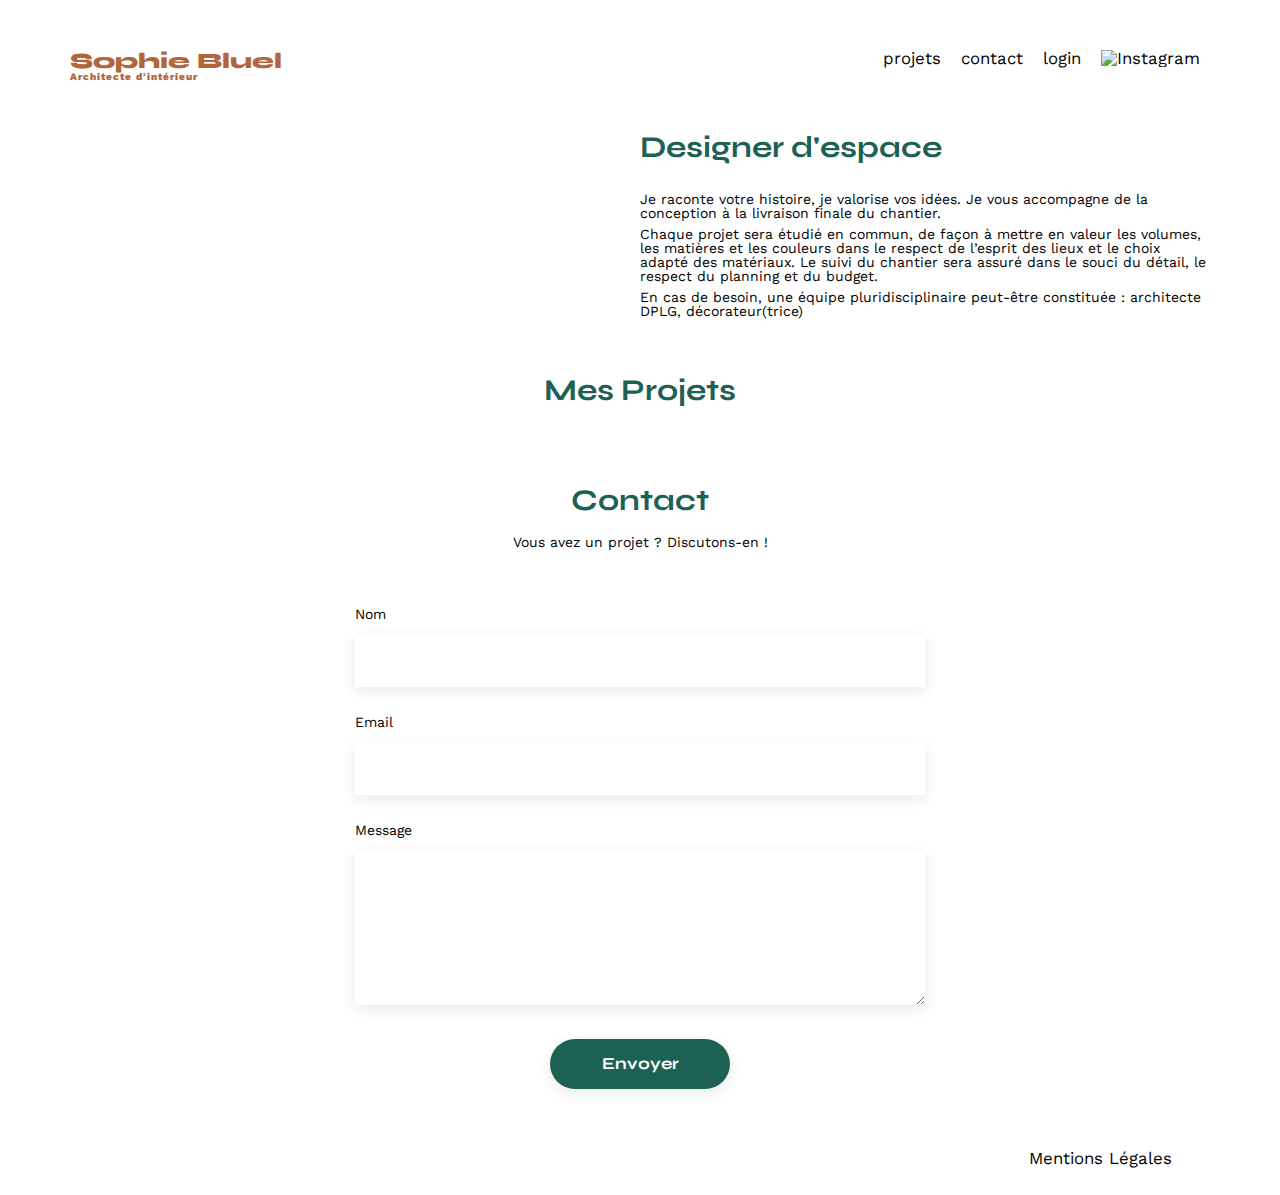
==== FrontEnd/index.html @ 4f2b9f36 "chargement des projets via api et commencement mise en place filtre" ====
<!DOCTYPE html>
<html lang="fr">
    <head>
        <meta charset="UTF-8" />
        <title>Sophie Bluel - Architecte d'intérieur</title>
        <meta name="viewport" content="width=device-width, initial-scale=1.0" />
        <link rel="preconnect" href="https://fonts.googleapis.com" />
        <link rel="preconnect" href="https://fonts.gstatic.com" crossorigin />
        <link
            href="https://fonts.googleapis.com/css2?family=Syne:wght@700;800&family=Work+Sans&display=swap"
            rel="stylesheet"
        />
        <meta name="description" content="" />
        <link rel="stylesheet" href="./assets/style.css" />
    </head>
    <body>
        <header>
            <h1>Sophie Bluel <span>Architecte d'intérieur</span></h1>
            <nav>
                <ul>
                    <li>projets</li>
                    <li>contact</li>
                    <li>login</li>
                    <li>
                        <img
                            src="./assets/icons/instagram.png"
                            alt="Instagram"
                        />
                    </li>
                </ul>
            </nav>
        </header>
        <main>
            <section id="introduction">
                <figure>
                    <img src="./assets/images/sophie-bluel.png" alt="" />
                </figure>
                <article>
                    <h2>Designer d'espace</h2>
                    <p>
                        Je raconte votre histoire, je valorise vos idées. Je
                        vous accompagne de la conception à la livraison finale
                        du chantier.
                    </p>
                    <p>
                        Chaque projet sera étudié en commun, de façon à mettre
                        en valeur les volumes, les matières et les couleurs dans
                        le respect de l’esprit des lieux et le choix adapté des
                        matériaux. Le suivi du chantier sera assuré dans le
                        souci du détail, le respect du planning et du budget.
                    </p>
                    <p>
                        En cas de besoin, une équipe pluridisciplinaire
                        peut-être constituée : architecte DPLG,
                        décorateur(trice)
                    </p>
                </article>
            </section>
            <section id="portfolio">
                <h2>Mes Projets</h2>
                <div id="filter_category"></div>
                <div class="gallery"></div>
            </section>
            <section id="contact">
                <h2>Contact</h2>
                <p>Vous avez un projet ? Discutons-en !</p>
                <form action="#" method="post">
                    <label for="name">Nom</label>
                    <input type="text" name="name" id="name" />
                    <label for="email">Email</label>
                    <input type="email" name="email" id="email" />
                    <label for="message">Message</label>
                    <textarea
                        name="message"
                        id="message"
                        cols="30"
                        rows="10"
                    ></textarea>
                    <input type="submit" value="Envoyer" />
                </form>
            </section>
        </main>

        <footer>
            <nav>
                <ul>
                    <li>Mentions Légales</li>
                </ul>
            </nav>
        </footer>
        <script src="index.js"></script>
    </body>
</html>
---- FrontEnd/assets/style.css ----
/* http://meyerweb.com/eric/tools/css/reset/
   v2.0 | 20110126
   License: none (public domain)
*/

html,
body,
div,
span,
applet,
object,
iframe,
h1,
h2,
h3,
h4,
h5,
h6,
p,
blockquote,
pre,
a,
abbr,
acronym,
address,
big,
cite,
code,
del,
dfn,
em,
img,
ins,
kbd,
q,
s,
samp,
small,
strike,
strong,
sub,
sup,
tt,
var,
b,
u,
i,
center,
dl,
dt,
dd,
ol,
ul,
li,
fieldset,
form,
label,
legend,
table,
caption,
tbody,
tfoot,
thead,
tr,
th,
td,
article,
aside,
canvas,
details,
embed,
figure,
figcaption,
footer,
header,
hgroup,
menu,
nav,
output,
ruby,
section,
summary,
time,
mark,
audio,
video {
    margin: 0;
    padding: 0;
    border: 0;
    font-size: 100%;
    font: inherit;
    vertical-align: baseline;
}
/* HTML5 display-role reset for older browsers */
article,
aside,
details,
figcaption,
figure,
footer,
header,
hgroup,
menu,
nav,
section {
    display: block;
}
body {
    line-height: 1;
}
ol,
ul {
    list-style: none;
}
blockquote,
q {
    quotes: none;
}
blockquote:before,
blockquote:after,
q:before,
q:after {
    content: "";
    content: none;
}
table {
    border-collapse: collapse;
    border-spacing: 0;
}
/** end reset css**/
body {
    max-width: 1140px;
    margin: auto;
    font-family: "Work Sans";
    font-size: 14px;
}
header {
    display: flex;
    justify-content: space-between;
    margin: 50px 0;
}
section {
    margin: 50px 0;
}

h1 {
    display: flex;
    flex-direction: column;
    font-family: "Syne";
    font-size: 22px;
    font-weight: 800;
    color: #b1663c;
}

h1 > span {
    font-family: "Work Sans";
    font-size: 10px;
    letter-spacing: 0.1em;
}

h2 {
    font-family: "Syne";
    font-weight: 700;
    font-size: 30px;
    color: #1d6154;
}
nav ul {
    display: flex;
    align-items: center;
    list-style-type: none;
}
nav li {
    padding: 0 10px;
    font-size: 1.2em;
}

li:hover {
    color: #b1663c;
}
#introduction {
    display: flex;
    align-items: center;
}
#introduction figure {
    flex: 1;
}
#introduction img {
    display: block;
    margin: auto;
    width: 80%;
}

#introduction article {
    flex: 1;
}
#introduction h2 {
    margin-bottom: 1em;
}

#introduction p {
    margin-bottom: 0.5em;
}
#portfolio h2 {
    text-align: center;
    margin-bottom: 1em;
}

.gallery {
    width: 100%;
    display: grid;
    grid-template-columns: 1fr 1fr 1fr;
    grid-column-gap: 20px;
    grid-row-gap: 20px;
}

.gallery img {
    width: 100%;
}
#contact {
    width: 50%;
    margin: auto;
}
#contact > * {
    text-align: center;
}
#contact h2 {
    margin-bottom: 20px;
}
#contact form {
    text-align: left;
    margin-top: 30px;
    display: flex;
    flex-direction: column;
}

#contact input {
    height: 50px;
    font-size: 1.2em;
    border: none;
    box-shadow: 0px 4px 14px rgba(0, 0, 0, 0.09);
}
#contact label {
    margin: 2em 0 1em 0;
}
#contact textarea {
    border: none;
    box-shadow: 0px 4px 14px rgba(0, 0, 0, 0.09);
}

input[type="submit"] {
    font-family: "Syne";
    font-weight: 700;
    color: white;
    background-color: #1d6154;
    margin: 2em auto;
    width: 180px;
    text-align: center;
    border-radius: 60px;
}

footer nav ul {
    display: flex;
    justify-content: flex-end;
    margin: 2em;
}
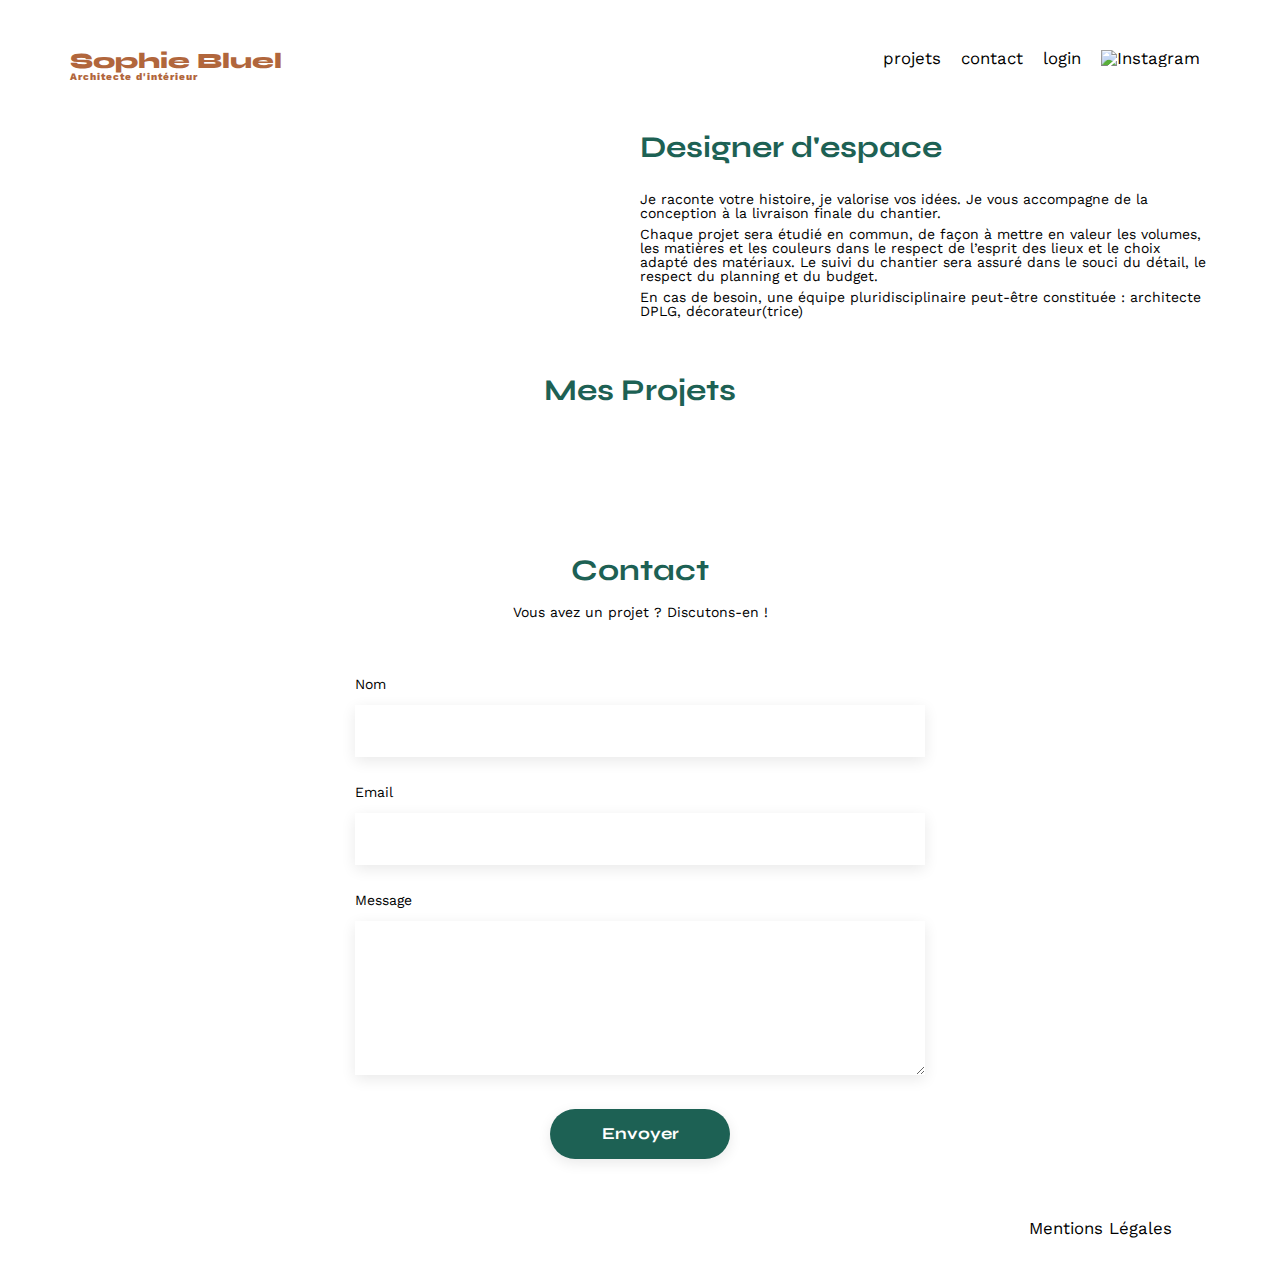
==== commit d3165e64: "création des filtres dynamique et première ébauche de la page du log in" ====
--- a/FrontEnd/index.html
+++ b/FrontEnd/index.html
@@ -20,7 +20,7 @@
                 <ul>
                     <li>projets</li>
                     <li>contact</li>
-                    <li>login</li>
+                    <a href="pages/login.html"><li>login</li></a>
                     <li>
                         <img
                             src="./assets/icons/instagram.png"
@@ -58,7 +58,7 @@
             </section>
             <section id="portfolio">
                 <h2>Mes Projets</h2>
-                <div id="filter_category"></div>
+                <div id="filter-section"></div>
                 <div class="gallery"></div>
             </section>
             <section id="contact">
@@ -88,6 +88,6 @@
                 </ul>
             </nav>
         </footer>
-        <script src="index.js"></script>
+        <script src="js/index.js"></script>
     </body>
 </html>
--- a/FrontEnd/assets/style.css
+++ b/FrontEnd/assets/style.css
@@ -91,6 +91,10 @@
     font: inherit;
     vertical-align: baseline;
 }
+a {
+    text-decoration: none;
+    color: black;
+}
 /* HTML5 display-role reset for older browsers */
 article,
 aside,
@@ -204,7 +208,27 @@
     text-align: center;
     margin-bottom: 1em;
 }
-
+#filter-section {
+    display: flex;
+    justify-content: center;
+    align-items: center;
+    margin: 50px 0px 50px;
+}
+.button_category {
+    height: 37px;
+    border-radius: 60px;
+    border: 1px solid #1d6154;
+    color: #1d6154;
+    background: #fffef8;
+    text-align: center;
+    font-family: Syne;
+    font-size: 16px;
+    margin: 10px;
+}
+.filter_selected {
+    background: #1d6154;
+    color: #fff;
+}
 .gallery {
     width: 100%;
     display: grid;
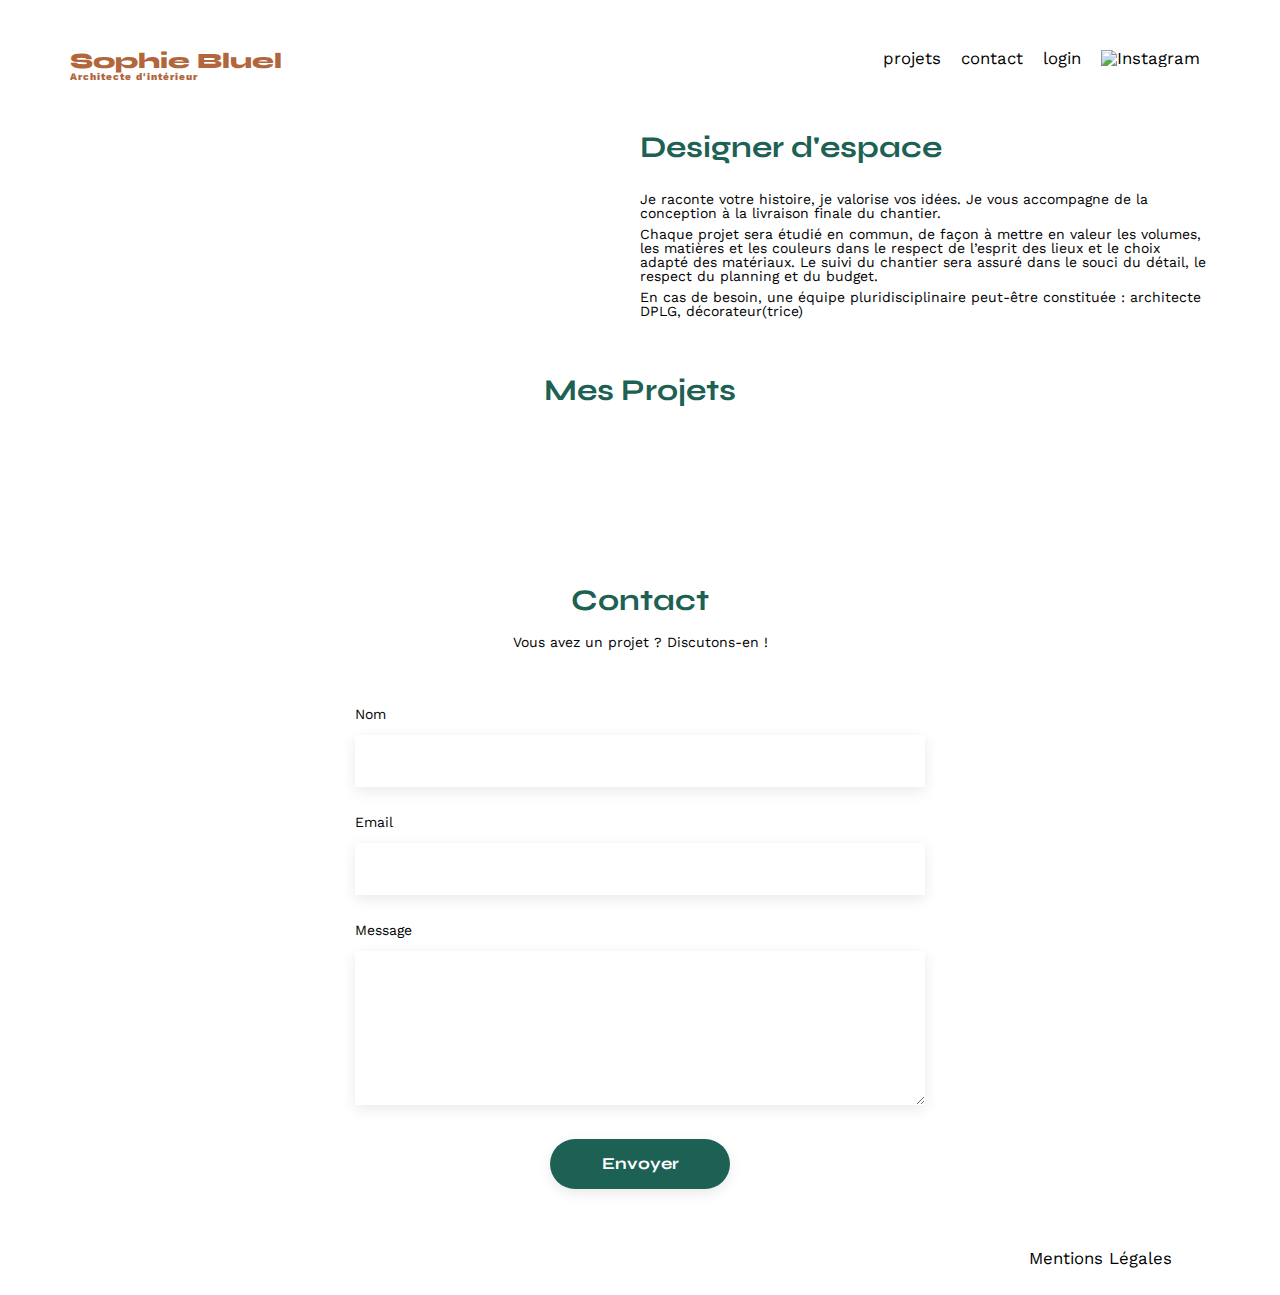
==== commit 1bd3f8f2: "Ajout des fonctionnalités lors du login et mise en place de la modale" ====
--- a/FrontEnd/index.html
+++ b/FrontEnd/index.html
@@ -12,15 +12,27 @@
         />
         <meta name="description" content="" />
         <link rel="stylesheet" href="./assets/style.css" />
+        <script
+            src="https://kit.fontawesome.com/0d06132a67.js"
+            crossorigin="anonymous"
+        ></script>
     </head>
     <body>
+        <div class="container_modal">
+            <div class="modale">
+                <span><i class="fa-solid fa-xmark"></i></span>
+                <p>Galerie photo</p>
+                <button>Ajouter une photo</button>
+            </div>
+        </div>
         <header>
             <h1>Sophie Bluel <span>Architecte d'intérieur</span></h1>
             <nav>
                 <ul>
                     <li>projets</li>
                     <li>contact</li>
-                    <a href="pages/login.html"><li>login</li></a>
+                    <a href="pages/login.html"><li id="get_loged">login</li></a>
+                    <a href="index.html"><li id="logout">logout</li></a>
                     <li>
                         <img
                             src="./assets/icons/instagram.png"
@@ -57,7 +69,15 @@
                 </article>
             </section>
             <section id="portfolio">
-                <h2>Mes Projets</h2>
+                <article>
+                    <h2>Mes Projets</h2>
+                    <button class="modify">
+                        <samp>
+                            <i class="fa-regular fa-pen-to-square"></i
+                        ></samp>
+                        modifier
+                    </button>
+                </article>
                 <div id="filter-section"></div>
                 <div class="gallery"></div>
             </section>
--- a/FrontEnd/assets/style.css
+++ b/FrontEnd/assets/style.css
@@ -5,8 +5,8 @@
 
 html,
 body,
+span,
 div,
-span,
 applet,
 object,
 iframe,
@@ -91,10 +91,7 @@
     font: inherit;
     vertical-align: baseline;
 }
-a {
-    text-decoration: none;
-    color: black;
-}
+
 /* HTML5 display-role reset for older browsers */
 article,
 aside,
@@ -143,6 +140,10 @@
     justify-content: space-between;
     margin: 50px 0;
 }
+header a {
+    text-decoration: none;
+    color: black;
+}
 section {
     margin: 50px 0;
 }
@@ -240,30 +241,52 @@
 .gallery img {
     width: 100%;
 }
-#contact {
+#contact,
+#login {
     width: 50%;
     margin: auto;
 }
+
 #contact > * {
     text-align: center;
 }
 #contact h2 {
     margin-bottom: 20px;
 }
-#contact form {
+#contact form,
+#login form {
     text-align: left;
     margin-top: 30px;
     display: flex;
     flex-direction: column;
 }
-
-#contact input {
+#login {
+    padding: 130px;
+}
+#login h2,
+a,
+p {
+    display: flex;
+    justify-content: center;
+}
+#login p {
+    padding: 5px;
+    color: red;
+}
+#login a {
+    color: black;
+}
+#contact input,
+#login input,
+#login button,
+.modale button {
     height: 50px;
     font-size: 1.2em;
     border: none;
     box-shadow: 0px 4px 14px rgba(0, 0, 0, 0.09);
 }
-#contact label {
+#contact label,
+#login label {
     margin: 2em 0 1em 0;
 }
 #contact textarea {
@@ -271,7 +294,9 @@
     box-shadow: 0px 4px 14px rgba(0, 0, 0, 0.09);
 }
 
-input[type="submit"] {
+input[type="submit"],
+#login button,
+.modale button {
     font-family: "Syne";
     font-weight: 700;
     color: white;
@@ -287,3 +312,56 @@
     justify-content: flex-end;
     margin: 2em;
 }
+
+/************modale************/
+
+#logout {
+    display: none;
+}
+
+.container_modal {
+    display: none;
+    justify-content: center;
+    align-items: center;
+    position: fixed;
+    width: 100%;
+    height: 100%;
+    background-color: rgba(0, 0, 0, 0.3);
+}
+
+.modale {
+    background-color: white;
+    width: 50%;
+    height: 50%;
+    border-radius: 10px;
+    display: flex;
+    flex-direction: column;
+    align-items: center;
+    justify-content: space-around;
+    position: relative;
+}
+
+.modale p {
+    font-family: "Work Sans";
+    font-size: 26px;
+}
+
+.modale .fa-xmark {
+    cursor: pointer;
+    position: absolute;
+    right: 20px;
+    top: 20px;
+}
+
+#portfolio article {
+    display: flex;
+    align-items: center;
+    justify-content: center;
+}
+
+.modify {
+    border: none;
+    background: none;
+    padding: 20px 25px 41px;
+    display: none;
+}
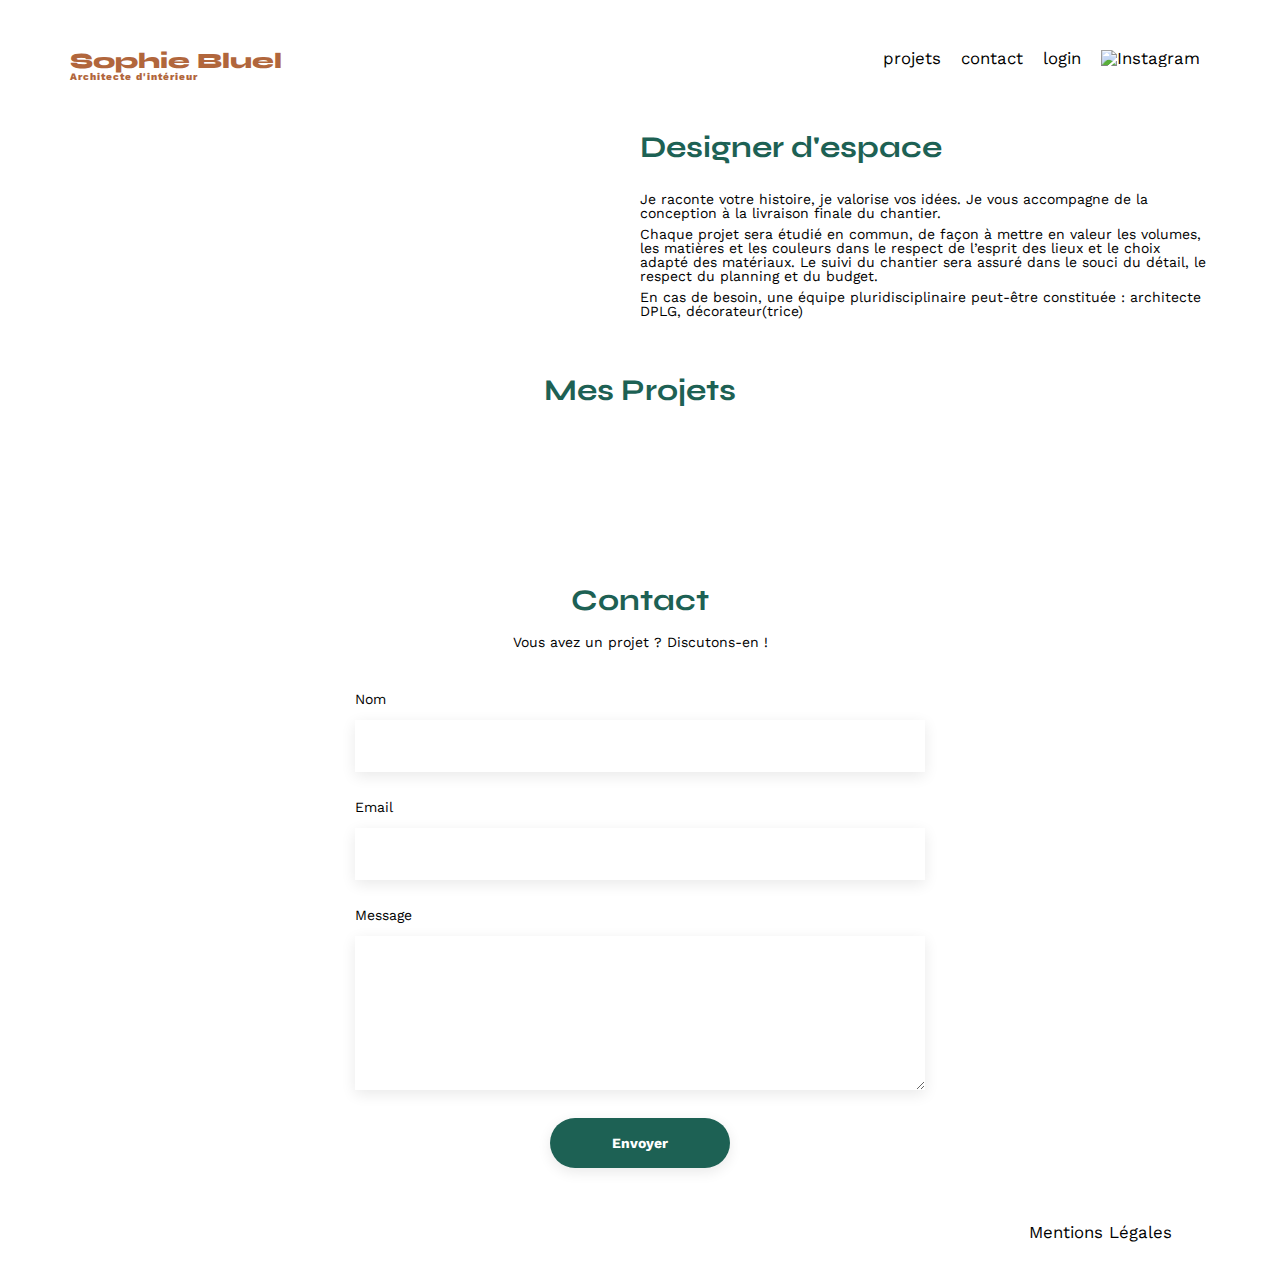
==== commit 63e5d908: "modale ajout des works fonctionnelle et style de la modale" ====
--- a/FrontEnd/index.html
+++ b/FrontEnd/index.html
@@ -18,96 +18,144 @@
         ></script>
     </head>
     <body>
+        <div class="edition">
+            <button class="modify">
+                <samp> <i class="fa-regular fa-pen-to-square"></i></samp>
+                Mode édition
+            </button>
+        </div>
         <div class="container_modal">
             <div class="modale">
                 <span><i class="fa-solid fa-xmark"></i></span>
                 <p>Galerie photo</p>
+                <div class="container_galery"></div>
                 <button>Ajouter une photo</button>
             </div>
         </div>
-        <header>
-            <h1>Sophie Bluel <span>Architecte d'intérieur</span></h1>
-            <nav>
-                <ul>
-                    <li>projets</li>
-                    <li>contact</li>
-                    <a href="pages/login.html"><li id="get_loged">login</li></a>
-                    <a href="index.html"><li id="logout">logout</li></a>
-                    <li>
-                        <img
-                            src="./assets/icons/instagram.png"
-                            alt="Instagram"
+        <div class="modale_send_work">
+            <div class="contain_form_modale">
+                <i class="fa-solid fa-arrow-left"></i>
+                <span><i class="fa-solid fa-xmark"></i></span>
+                <p class="title_modale">Ajout photo</p>
+                <div class="contain_btn_add_img">
+                    <form class="form_preview_img">
+                        <span><i class="fa-regular fa-image"></i></span>
+                        <label for="image" class="custom-file-upload"
+                            >+ Ajouter photo</label
+                        >
+                        <input
+                            class="img_data_selected"
+                            type="file"
+                            id="image"
+                            name="image"
+                            accept="image/jpeg, image/png"
+                            required
                         />
-                    </li>
-                </ul>
-            </nav>
-        </header>
-        <main>
-            <section id="introduction">
-                <figure>
-                    <img src="./assets/images/sophie-bluel.png" alt="" />
-                </figure>
-                <article>
-                    <h2>Designer d'espace</h2>
-                    <p>
-                        Je raconte votre histoire, je valorise vos idées. Je
-                        vous accompagne de la conception à la livraison finale
-                        du chantier.
-                    </p>
-                    <p>
-                        Chaque projet sera étudié en commun, de façon à mettre
-                        en valeur les volumes, les matières et les couleurs dans
-                        le respect de l’esprit des lieux et le choix adapté des
-                        matériaux. Le suivi du chantier sera assuré dans le
-                        souci du détail, le respect du planning et du budget.
-                    </p>
-                    <p>
-                        En cas de besoin, une équipe pluridisciplinaire
-                        peut-être constituée : architecte DPLG,
-                        décorateur(trice)
-                    </p>
-                </article>
-            </section>
-            <section id="portfolio">
-                <article>
-                    <h2>Mes Projets</h2>
-                    <button class="modify">
-                        <samp>
-                            <i class="fa-regular fa-pen-to-square"></i
-                        ></samp>
-                        modifier
-                    </button>
-                </article>
-                <div id="filter-section"></div>
-                <div class="gallery"></div>
-            </section>
-            <section id="contact">
-                <h2>Contact</h2>
-                <p>Vous avez un projet ? Discutons-en !</p>
-                <form action="#" method="post">
-                    <label for="name">Nom</label>
-                    <input type="text" name="name" id="name" />
-                    <label for="email">Email</label>
-                    <input type="email" name="email" id="email" />
-                    <label for="message">Message</label>
-                    <textarea
-                        name="message"
-                        id="message"
-                        cols="30"
-                        rows="10"
-                    ></textarea>
-                    <input type="submit" value="Envoyer" />
+                        <p>jpg.png : 4mo max</p>
+                    </form>
+                    <img src="#" alt="Apercu de l'image" />
+                </div>
+                <form class="form_title_category">
+                    <label for="titre">Titre</label>
+                    <input type="text" id="titre" name="titre" required />
+
+                    <label for="categorie">Catégorie</label>
+                    <select id="categorie" name="categorie" required>
+                        <option value="">...</option>
+                    </select>
                 </form>
-            </section>
-        </main>
+                <p class="error_data"></p>
+                <button class="btn_post_img">Valider</button>
+            </div>
+        </div>
+        <div class="flexmid_item">
+            <header>
+                <h1>Sophie Bluel <span>Architecte d'intérieur</span></h1>
+                <nav>
+                    <ul>
+                        <li>projets</li>
+                        <li>contact</li>
+                        <a href="pages/login.html"
+                            ><li id="get_loged">login</li></a
+                        >
+                        <a href="index.html"><li id="logout">logout</li></a>
+                        <li>
+                            <img
+                                src="./assets/icons/instagram.png"
+                                alt="Instagram"
+                            />
+                        </li>
+                    </ul>
+                </nav>
+            </header>
+            <main>
+                <section id="introduction">
+                    <figure>
+                        <img src="./assets/images/sophie-bluel.png" alt="" />
+                    </figure>
+                    <article>
+                        <h2>Designer d'espace</h2>
+                        <p>
+                            Je raconte votre histoire, je valorise vos idées. Je
+                            vous accompagne de la conception à la livraison
+                            finale du chantier.
+                        </p>
+                        <p>
+                            Chaque projet sera étudié en commun, de façon à
+                            mettre en valeur les volumes, les matières et les
+                            couleurs dans le respect de l’esprit des lieux et le
+                            choix adapté des matériaux. Le suivi du chantier
+                            sera assuré dans le souci du détail, le respect du
+                            planning et du budget.
+                        </p>
+                        <p>
+                            En cas de besoin, une équipe pluridisciplinaire
+                            peut-être constituée : architecte DPLG,
+                            décorateur(trice)
+                        </p>
+                    </article>
+                </section>
+                <section id="portfolio">
+                    <article>
+                        <h2>Mes Projets</h2>
+                        <button class="modify" id="modify_2">
+                            <samp>
+                                <i class="fa-regular fa-pen-to-square"></i
+                            ></samp>
+                            modifier
+                        </button>
+                    </article>
+                    <div id="filter-section"></div>
+                    <div class="gallery"></div>
+                </section>
+                <section id="contact">
+                    <h2>Contact</h2>
+                    <p>Vous avez un projet ? Discutons-en !</p>
+                    <form action="#" method="post">
+                        <label for="name">Nom</label>
+                        <input type="text" name="name" id="name" />
+                        <label for="email">Email</label>
+                        <input type="email" name="email" id="email" />
+                        <label for="message">Message</label>
+                        <textarea
+                            name="message"
+                            id="message"
+                            cols="30"
+                            rows="10"
+                        ></textarea>
+                        <input type="submit" value="Envoyer" />
+                    </form>
+                </section>
+            </main>
 
-        <footer>
-            <nav>
-                <ul>
-                    <li>Mentions Légales</li>
-                </ul>
-            </nav>
-        </footer>
+            <footer>
+                <nav>
+                    <ul>
+                        <li>Mentions Légales</li>
+                    </ul>
+                </nav>
+            </footer>
+        </div>
         <script src="js/index.js"></script>
     </body>
 </html>
--- a/FrontEnd/assets/style.css
+++ b/FrontEnd/assets/style.css
@@ -130,9 +130,11 @@
 }
 /** end reset css**/
 body {
+    font-family: "Work Sans";
+}
+.flexmid_item {
+    margin: auto;
     max-width: 1140px;
-    margin: auto;
-    font-family: "Work Sans";
     font-size: 14px;
 }
 header {
@@ -254,9 +256,10 @@
     margin-bottom: 20px;
 }
 #contact form,
-#login form {
+#login form,
+.contain_form_modale form {
     text-align: left;
-    margin-top: 30px;
+    margin-top: 15px;
     display: flex;
     flex-direction: column;
 }
@@ -279,10 +282,13 @@
 #contact input,
 #login input,
 #login button,
-.modale button {
+.contain_form_modale input,
+#categorie {
     height: 50px;
     font-size: 1.2em;
     border: none;
+    font-family: "Work Sans";
+    font-size: 14px;
     box-shadow: 0px 4px 14px rgba(0, 0, 0, 0.09);
 }
 #contact label,
@@ -295,8 +301,7 @@
 }
 
 input[type="submit"],
-#login button,
-.modale button {
+#login button {
     font-family: "Syne";
     font-weight: 700;
     color: white;
@@ -319,6 +324,17 @@
     display: none;
 }
 
+.edition {
+    display: flex;
+    justify-content: center;
+    background: #000;
+    width: 100%;
+    height: 59px;
+}
+.edition button {
+    color: #fff;
+}
+
 .container_modal {
     display: none;
     justify-content: center;
@@ -329,10 +345,11 @@
     background-color: rgba(0, 0, 0, 0.3);
 }
 
-.modale {
+.modale,
+.contain_form_modale {
     background-color: white;
-    width: 50%;
-    height: 50%;
+    width: 580px;
+    height: 700px;
     border-radius: 10px;
     display: flex;
     flex-direction: column;
@@ -341,18 +358,67 @@
     position: relative;
 }
 
-.modale p {
+.container_galery {
+    display: flex;
+    align-items: center;
+    flex-wrap: wrap;
+    border-bottom: 1px solid #b3b3b3;
+    gap: 10px;
+    width: 431px;
+    height: 280px;
+    padding-bottom: 120px;
+}
+
+.container_galery img {
+    width: 78.123px;
+    height: 104.08px;
+}
+
+.modale p,
+.contain_form_modale,
+.title_modale {
     font-family: "Work Sans";
     font-size: 26px;
 }
 
-.modale .fa-xmark {
+.modale .fa-xmark,
+.contain_form_modale .fa-xmark {
     cursor: pointer;
     position: absolute;
     right: 20px;
     top: 20px;
 }
 
+.modale button {
+    font-family: "syne";
+    color: white;
+    background-color: #1d6154;
+    text-align: center;
+    width: 195px;
+    border-radius: 60px;
+    height: 40px;
+    border: none;
+    box-shadow: 0px 4px 14px rgba(0, 0, 0, 0.09);
+}
+.container_galery span {
+    position: absolute;
+    border-radius: 2px;
+    margin-left: 55px;
+    margin-top: -100px;
+    background: #000;
+    width: 17px;
+    height: 17px;
+    display: flex;
+    justify-content: center;
+    align-items: center;
+}
+
+.container_galery .fa-trash-can {
+    cursor: pointer;
+    color: #fff;
+    font-size: 10px;
+}
+
 #portfolio article {
     display: flex;
     align-items: center;
@@ -360,8 +426,119 @@
 }
 
 .modify {
+    cursor: pointer;
     border: none;
     background: none;
     padding: 20px 25px 41px;
     display: none;
 }
+
+/* Modale ajout des travaux */
+
+.fa-arrow-left {
+    cursor: pointer;
+    position: absolute;
+    font-size: 20px;
+    left: 20px;
+    top: 20px;
+}
+.modale_send_work {
+    display: none;
+    justify-content: center;
+    align-items: center;
+    position: fixed;
+    width: 100%;
+    height: 100%;
+    background-color: rgba(0, 0, 0, 0.3);
+}
+
+.contain_btn_add_img {
+    border-radius: 3px;
+    background: #e8f1f6;
+    width: 420px;
+    height: 169px;
+    display: flex;
+    align-items: center;
+    flex-direction: column;
+}
+
+.contain_btn_add_img .fa-image {
+    color: #cbd6dc;
+    font-size: 70px;
+}
+
+.form_preview_img {
+    display: flex;
+    align-items: center;
+    justify-content: center;
+    gap: 8px;
+}
+
+.custom-file-upload {
+    display: flex;
+    align-items: center;
+    justify-content: center;
+    font-family: "syne";
+    color: #306685;
+    background: #cbd6dc;
+    width: 195px;
+    border-radius: 50px;
+    height: 40px;
+    font-size: 15px;
+    border: none;
+    box-shadow: 0px 4px 14px rgba(0, 0, 0, 0.09);
+}
+
+.contain_btn_add_img p {
+    text-align: center;
+    font-family: "Work Sans";
+    font-size: 10px;
+    color: #444;
+    font-weight: 400;
+}
+
+.form_title_category {
+    gap: 15px;
+    width: 420px;
+    height: 165px;
+    color: #3d3d3d;
+    font-size: 14px;
+    font-weight: 500;
+    padding-bottom: 80px;
+    border-bottom: 1px solid #b3b3b3;
+}
+
+.img_data_selected {
+    display: none;
+}
+
+.contain_btn_add_img img {
+    display: none;
+    max-width: 100%;
+    height: 100%;
+}
+
+.btn_post_img {
+    border-radius: 60px;
+    width: 237px;
+    height: 36px;
+    border: none;
+    margin: 10px;
+    color: #fff;
+    text-align: center;
+    font-family: Syne;
+    font-size: 14px;
+    background: #a7a7a7;
+    box-shadow: 0px 4px 14px rgba(0, 0, 0, 0.09);
+}
+#categorie {
+    color: #6c6c6c;
+}
+
+.error_data {
+    text-align: center;
+    font-family: "Work Sans";
+    font-size: 10px;
+    color: #e70c0c;
+    font-weight: 200;
+}
